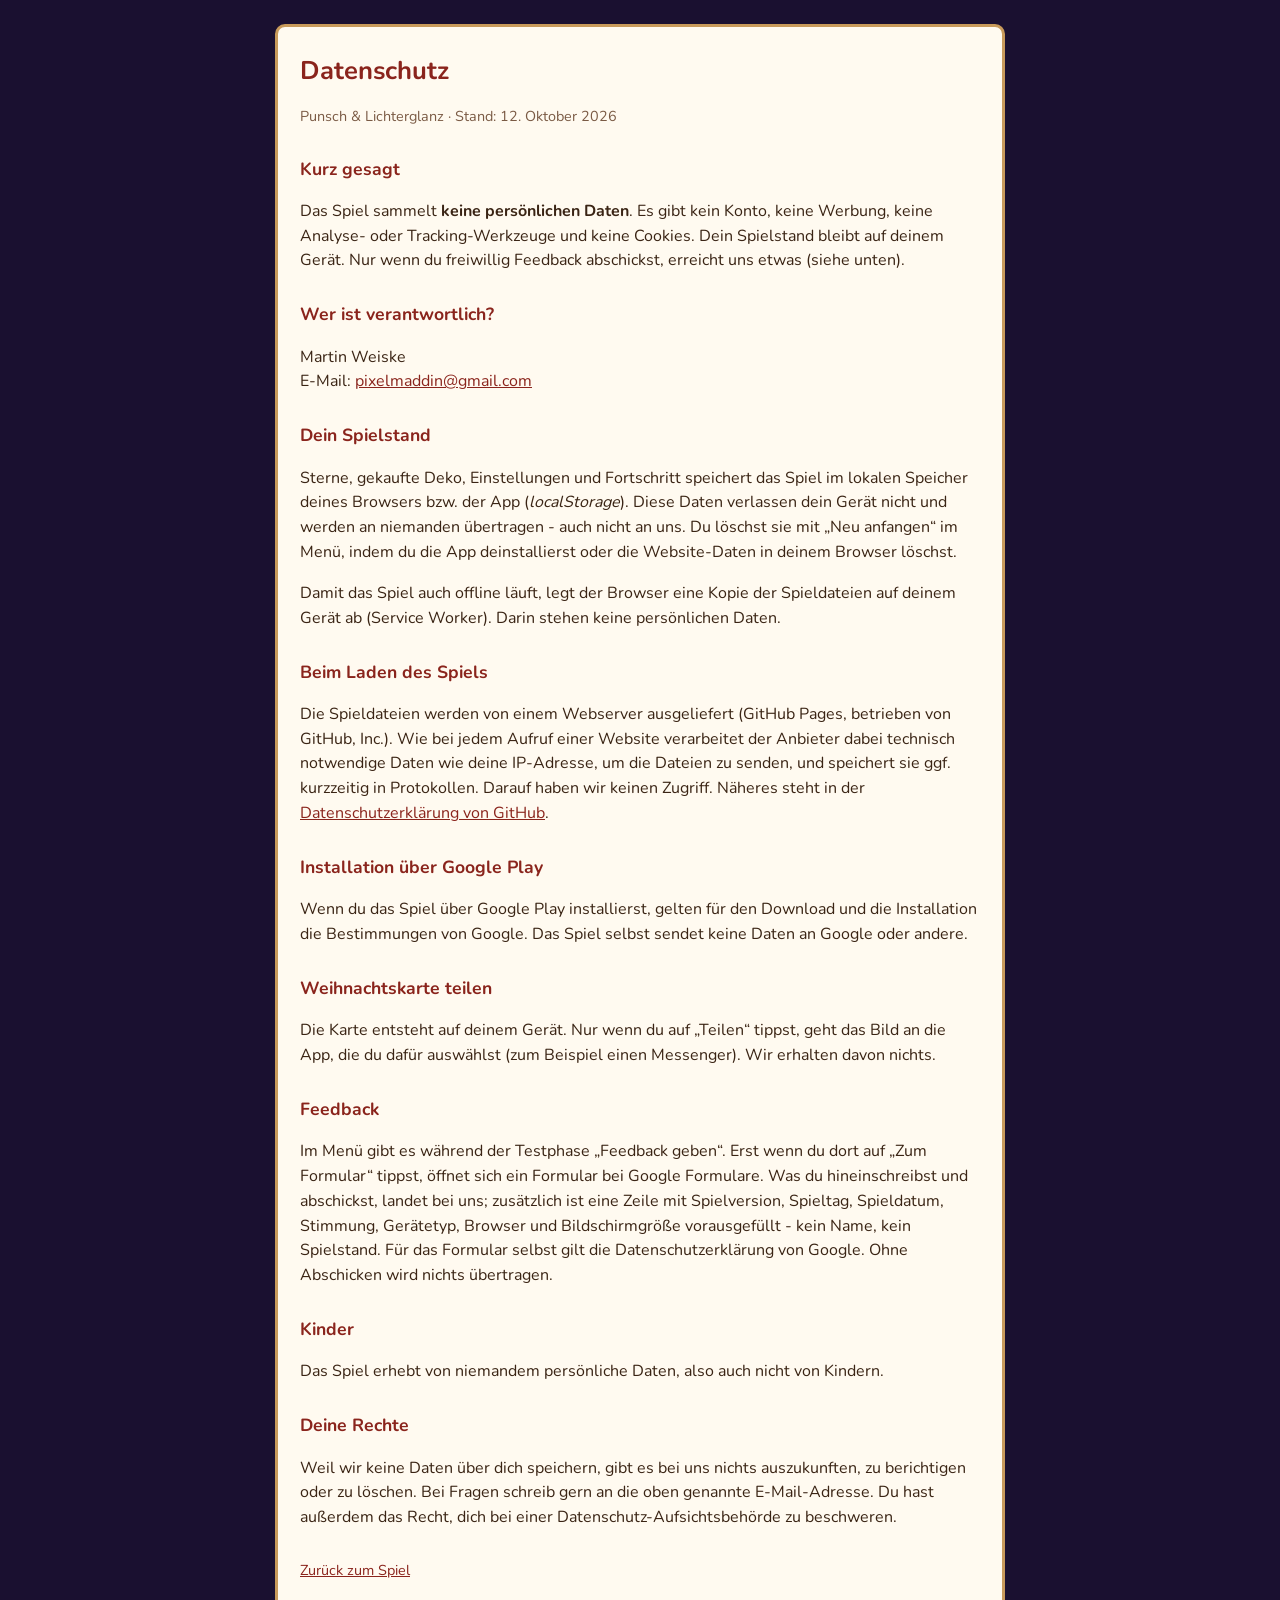
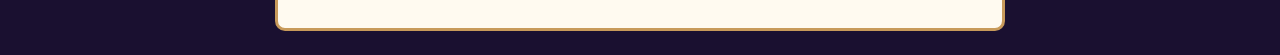
==== web/datenschutz.html @ 44e17b69 "Eigene Schriften: Nunito fuer Texte, Pixelify Sans fuer Titel (SIL OFL, im Spiel mitgeliefert) Co-Au" ====
<!DOCTYPE html>
<html lang="de">
<head>
  <meta charset="utf-8">
  <meta name="viewport" content="width=device-width, initial-scale=1">
  <title>Datenschutz - Punsch &amp; Lichterglanz</title>
  <style>
    @font-face { font-family: "Nunito"; src: url("fonts/Nunito.ttf") format("truetype"); font-weight: 200 1000; font-display: swap; }
    :root { --papier: #fffaf0; --tinte: #3a2414; --rot: #8a241c; --rand: #c89a5a; }
    body {
      margin: 0; background: #1a1030; color: var(--tinte);
      font: 16px/1.55 "Nunito", "Trebuchet MS", "Segoe UI", system-ui, sans-serif;
    }
    main {
      max-width: 680px; margin: 24px auto; padding: 24px 22px 32px;
      background: var(--papier); border: 3px solid var(--rand); border-radius: 10px;
    }
    h1 { color: var(--rot); font-size: 1.6em; margin: 0 0 4px; }
    h2 { color: var(--rot); font-size: 1.1em; margin: 1.6em 0 0.3em; }
    .klein { font-size: 0.9em; color: #7a5a44; }
    .luecke { background: #ffe89a; padding: 0 4px; border-radius: 3px; }
    a { color: var(--rot); }
    @media (max-width: 720px) { main { margin: 0; border-radius: 0; border-width: 0; } }
  </style>
</head>
<body>
<main>
  <h1>Datenschutz</h1>
  <p class="klein">Punsch &amp; Lichterglanz · Stand: 12. Oktober 2026</p>

  <h2>Kurz gesagt</h2>
  <p>Das Spiel sammelt <b>keine persönlichen Daten</b>. Es gibt kein Konto, keine
  Werbung, keine Analyse- oder Tracking-Werkzeuge und keine Cookies. Dein
  Spielstand bleibt auf deinem Gerät. Nur wenn du freiwillig Feedback
  abschickst, erreicht uns etwas (siehe unten).</p>

  <h2>Wer ist verantwortlich?</h2>
  <p>Martin Weiske<br>
  E-Mail: <a href="mailto:pixelmaddin@gmail.com">pixelmaddin@gmail.com</a></p>

  <h2>Dein Spielstand</h2>
  <p>Sterne, gekaufte Deko, Einstellungen und Fortschritt speichert das Spiel im
  lokalen Speicher deines Browsers bzw. der App (<i>localStorage</i>). Diese
  Daten verlassen dein Gerät nicht und werden an niemanden übertragen - auch
  nicht an uns. Du löschst sie mit „Neu anfangen“ im Menü, indem du die App
  deinstallierst oder die Website-Daten in deinem Browser löschst.</p>
  <p>Damit das Spiel auch offline läuft, legt der Browser eine Kopie der
  Spieldateien auf deinem Gerät ab (Service Worker). Darin stehen keine
  persönlichen Daten.</p>

  <h2>Beim Laden des Spiels</h2>
  <p>Die Spieldateien werden von einem Webserver ausgeliefert
  (GitHub Pages, betrieben von GitHub, Inc.). Wie bei
  jedem Aufruf einer Website verarbeitet der Anbieter dabei technisch
  notwendige Daten wie deine IP-Adresse, um die Dateien zu senden, und
  speichert sie ggf. kurzzeitig in Protokollen. Darauf haben wir keinen
  Zugriff. Näheres steht in der
  <a href="https://docs.github.com/de/site-policy/privacy-policies/github-general-privacy-statement">Datenschutzerklärung von GitHub</a>.</p>

  <h2>Installation über Google Play</h2>
  <p>Wenn du das Spiel über Google Play installierst, gelten für den Download
  und die Installation die Bestimmungen von Google. Das Spiel selbst sendet
  keine Daten an Google oder andere.</p>

  <h2>Weihnachtskarte teilen</h2>
  <p>Die Karte entsteht auf deinem Gerät. Nur wenn du auf „Teilen“ tippst,
  geht das Bild an die App, die du dafür auswählst (zum Beispiel einen
  Messenger). Wir erhalten davon nichts.</p>

  <h2>Feedback</h2>
  <p>Im Menü gibt es während der Testphase „Feedback geben“. Erst wenn du dort
  auf „Zum Formular“ tippst, öffnet sich ein Formular bei Google Formulare.
  Was du hineinschreibst und abschickst, landet bei uns; zusätzlich ist eine
  Zeile mit Spielversion, Spieltag, Spieldatum, Stimmung, Gerätetyp, Browser
  und Bildschirmgröße vorausgefüllt - kein Name, kein Spielstand. Für das
  Formular selbst gilt die Datenschutzerklärung von Google. Ohne Abschicken
  wird nichts übertragen.</p>

  <h2>Kinder</h2>
  <p>Das Spiel erhebt von niemandem persönliche Daten, also auch nicht von
  Kindern.</p>

  <h2>Deine Rechte</h2>
  <p>Weil wir keine Daten über dich speichern, gibt es bei uns nichts
  auszukunften, zu berichtigen oder zu löschen. Bei Fragen schreib gern an die
  oben genannte E-Mail-Adresse. Du hast außerdem das Recht, dich bei einer
  Datenschutz-Aufsichtsbehörde zu beschweren.</p>

  <p class="klein" style="margin-top:2em"><a href="./">Zurück zum Spiel</a></p>
</main>
</body>
</html>
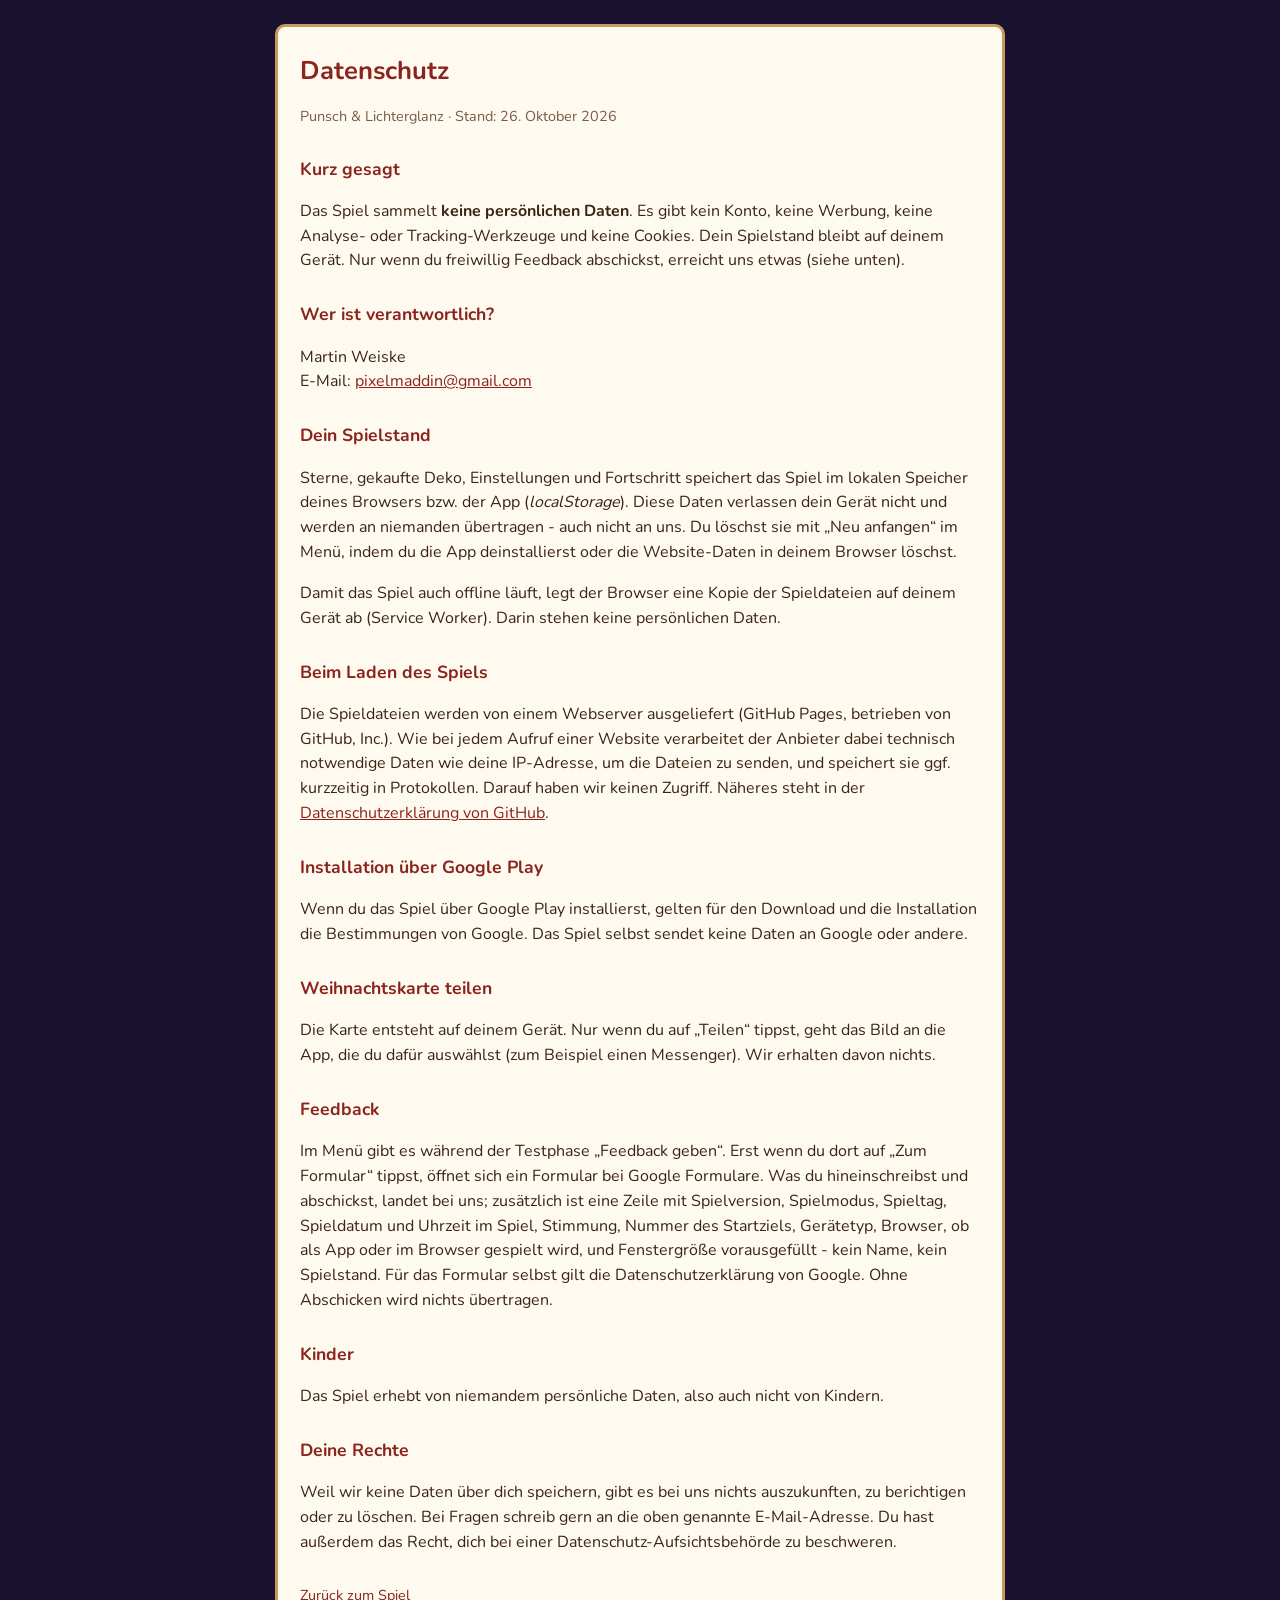
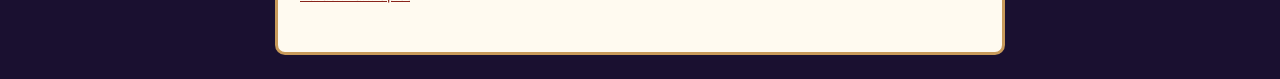
==== commit 022a4400: "Testbericht umgesetzt: Texte, weniger Blasen auf einmal, klare Multiplikatoren, kurze Besuche, Aufsi" ====
--- a/web/datenschutz.html
+++ b/web/datenschutz.html
@@ -26,7 +26,7 @@
 <body>
 <main>
   <h1>Datenschutz</h1>
-  <p class="klein">Punsch &amp; Lichterglanz · Stand: 12. Oktober 2026</p>
+  <p class="klein">Punsch &amp; Lichterglanz · Stand: 26. Oktober 2026</p>
 
   <h2>Kurz gesagt</h2>
   <p>Das Spiel sammelt <b>keine persönlichen Daten</b>. Es gibt kein Konto, keine
@@ -71,8 +71,9 @@
   <p>Im Menü gibt es während der Testphase „Feedback geben“. Erst wenn du dort
   auf „Zum Formular“ tippst, öffnet sich ein Formular bei Google Formulare.
   Was du hineinschreibst und abschickst, landet bei uns; zusätzlich ist eine
-  Zeile mit Spielversion, Spieltag, Spieldatum, Stimmung, Gerätetyp, Browser
-  und Bildschirmgröße vorausgefüllt - kein Name, kein Spielstand. Für das
+  Zeile mit Spielversion, Spielmodus, Spieltag, Spieldatum und Uhrzeit im
+  Spiel, Stimmung, Nummer des Startziels, Gerätetyp, Browser, ob als App oder im Browser
+  gespielt wird, und Fenstergröße vorausgefüllt - kein Name, kein Spielstand. Für das
   Formular selbst gilt die Datenschutzerklärung von Google. Ohne Abschicken
   wird nichts übertragen.</p>
 
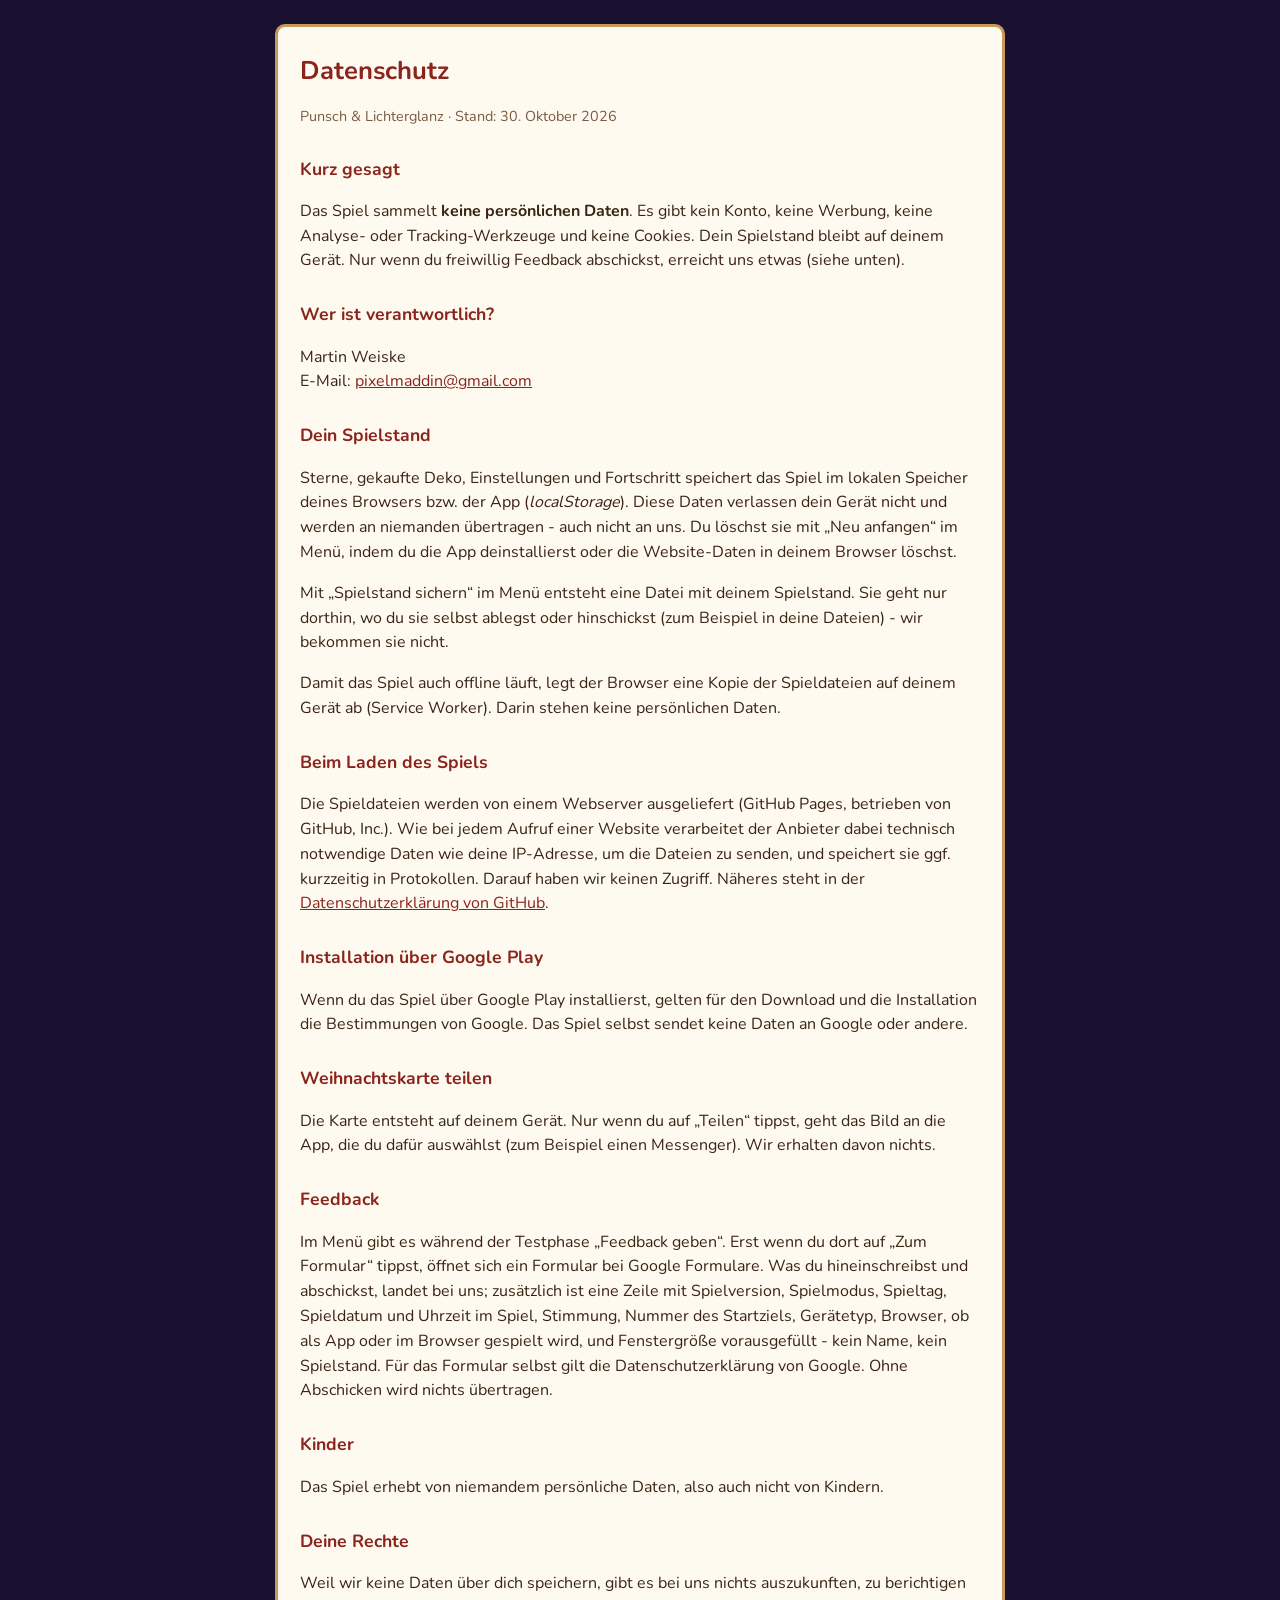
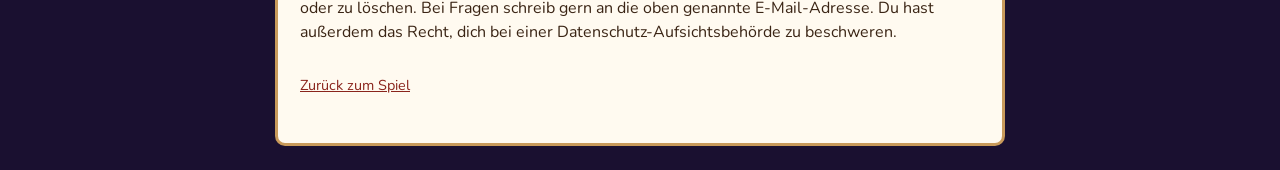
==== commit bf66d8f4: "Umsetzung Testbericht: Kiste nur einmal, weniger doppelte Meldungen, Nächstes mit Deko, Markt bis 6." ====
--- a/web/datenschutz.html
+++ b/web/datenschutz.html
@@ -26,7 +26,7 @@
 <body>
 <main>
   <h1>Datenschutz</h1>
-  <p class="klein">Punsch &amp; Lichterglanz · Stand: 26. Oktober 2026</p>
+  <p class="klein">Punsch &amp; Lichterglanz · Stand: 30. Oktober 2026</p>
 
   <h2>Kurz gesagt</h2>
   <p>Das Spiel sammelt <b>keine persönlichen Daten</b>. Es gibt kein Konto, keine
@@ -44,6 +44,9 @@
   Daten verlassen dein Gerät nicht und werden an niemanden übertragen - auch
   nicht an uns. Du löschst sie mit „Neu anfangen“ im Menü, indem du die App
   deinstallierst oder die Website-Daten in deinem Browser löschst.</p>
+  <p>Mit „Spielstand sichern“ im Menü entsteht eine Datei mit deinem Spielstand. Sie geht
+  nur dorthin, wo du sie selbst ablegst oder hinschickst (zum Beispiel in deine Dateien) -
+  wir bekommen sie nicht.</p>
   <p>Damit das Spiel auch offline läuft, legt der Browser eine Kopie der
   Spieldateien auf deinem Gerät ab (Service Worker). Darin stehen keine
   persönlichen Daten.</p>
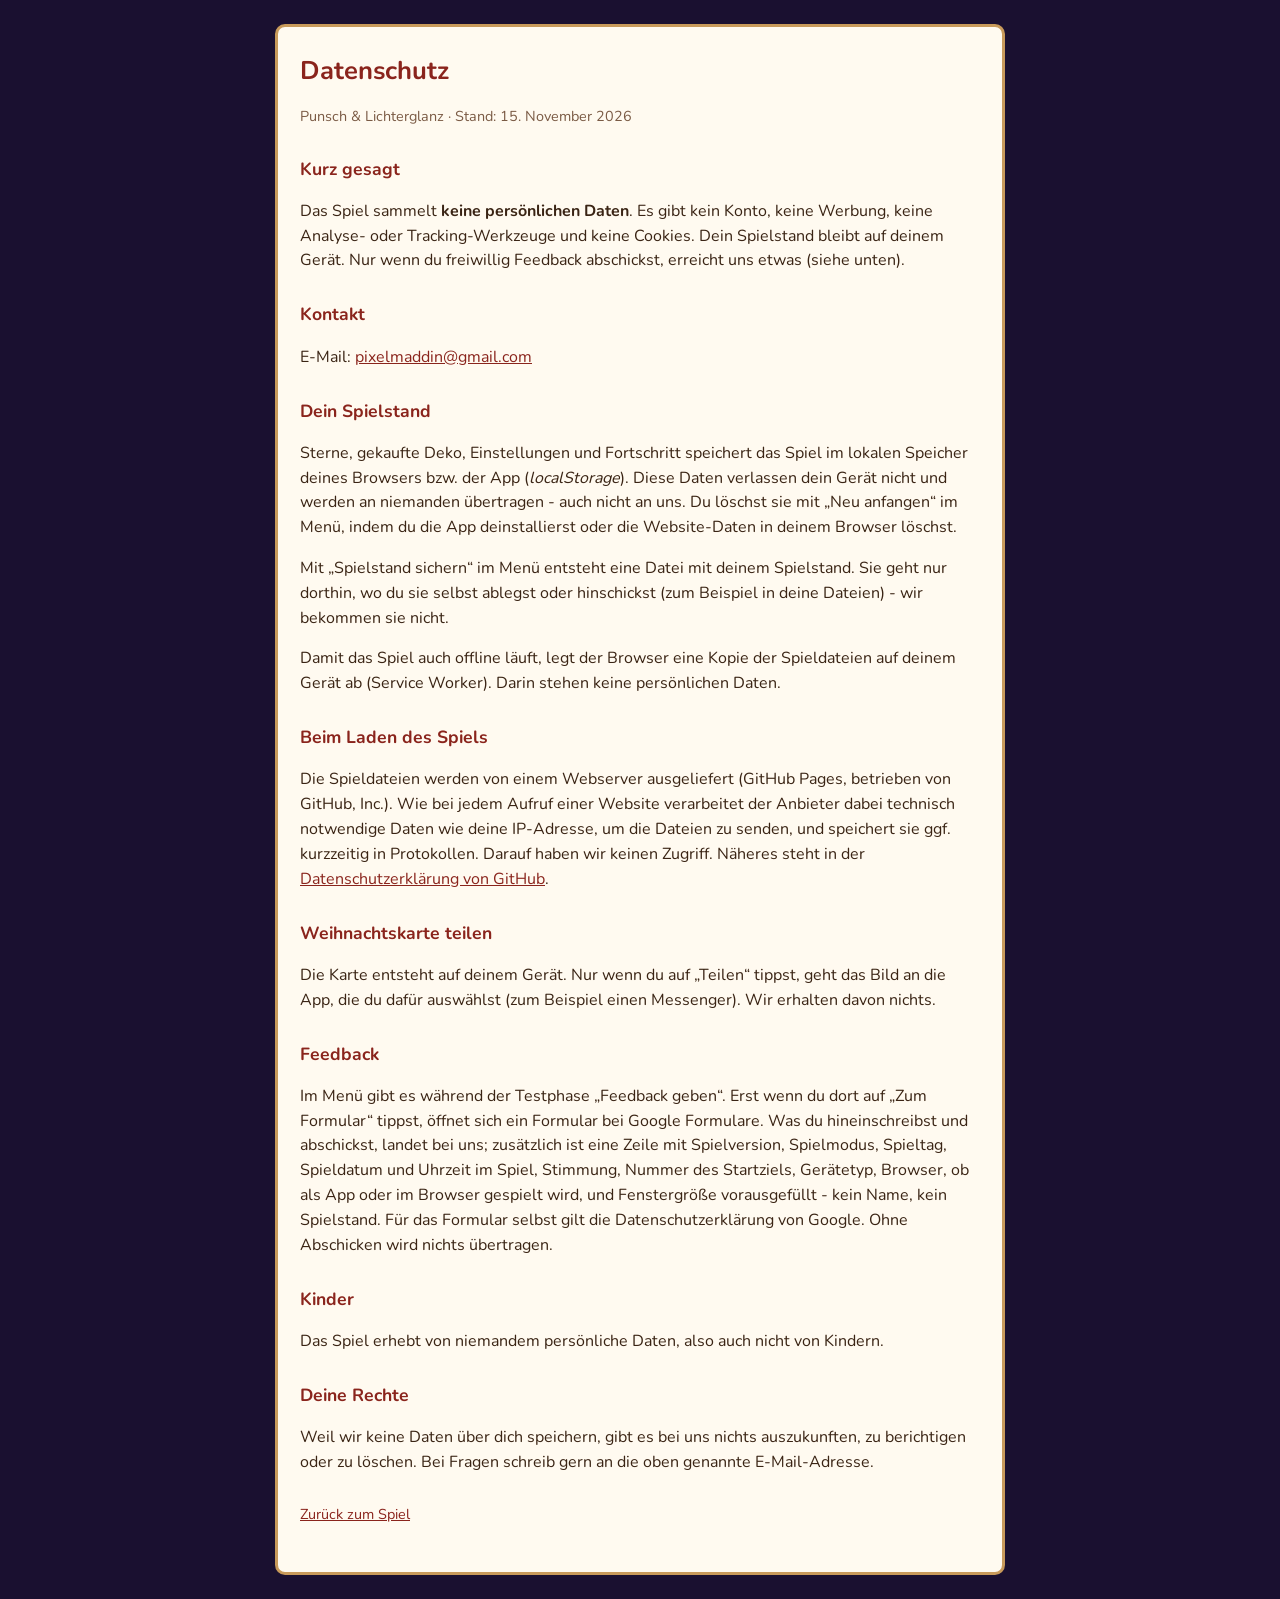
==== commit c1828f76: "Winterpause ohne Bitten und Briefe, Datenschutz gekürzt Nach dem 6.1. kommen keine Bitten der Stammg" ====
--- a/web/datenschutz.html
+++ b/web/datenschutz.html
@@ -26,7 +26,7 @@
 <body>
 <main>
   <h1>Datenschutz</h1>
-  <p class="klein">Punsch &amp; Lichterglanz · Stand: 30. Oktober 2026</p>
+  <p class="klein">Punsch &amp; Lichterglanz · Stand: 15. November 2026</p>
 
   <h2>Kurz gesagt</h2>
   <p>Das Spiel sammelt <b>keine persönlichen Daten</b>. Es gibt kein Konto, keine
@@ -34,9 +34,8 @@
   Spielstand bleibt auf deinem Gerät. Nur wenn du freiwillig Feedback
   abschickst, erreicht uns etwas (siehe unten).</p>
 
-  <h2>Wer ist verantwortlich?</h2>
-  <p>Martin Weiske<br>
-  E-Mail: <a href="mailto:pixelmaddin@gmail.com">pixelmaddin@gmail.com</a></p>
+  <h2>Kontakt</h2>
+  <p>E-Mail: <a href="mailto:pixelmaddin@gmail.com">pixelmaddin@gmail.com</a></p>
 
   <h2>Dein Spielstand</h2>
   <p>Sterne, gekaufte Deko, Einstellungen und Fortschritt speichert das Spiel im
@@ -60,11 +59,6 @@
   Zugriff. Näheres steht in der
   <a href="https://docs.github.com/de/site-policy/privacy-policies/github-general-privacy-statement">Datenschutzerklärung von GitHub</a>.</p>
 
-  <h2>Installation über Google Play</h2>
-  <p>Wenn du das Spiel über Google Play installierst, gelten für den Download
-  und die Installation die Bestimmungen von Google. Das Spiel selbst sendet
-  keine Daten an Google oder andere.</p>
-
   <h2>Weihnachtskarte teilen</h2>
   <p>Die Karte entsteht auf deinem Gerät. Nur wenn du auf „Teilen“ tippst,
   geht das Bild an die App, die du dafür auswählst (zum Beispiel einen
@@ -87,8 +81,7 @@
   <h2>Deine Rechte</h2>
   <p>Weil wir keine Daten über dich speichern, gibt es bei uns nichts
   auszukunften, zu berichtigen oder zu löschen. Bei Fragen schreib gern an die
-  oben genannte E-Mail-Adresse. Du hast außerdem das Recht, dich bei einer
-  Datenschutz-Aufsichtsbehörde zu beschweren.</p>
+  oben genannte E-Mail-Adresse.</p>
 
   <p class="klein" style="margin-top:2em"><a href="./">Zurück zum Spiel</a></p>
 </main>
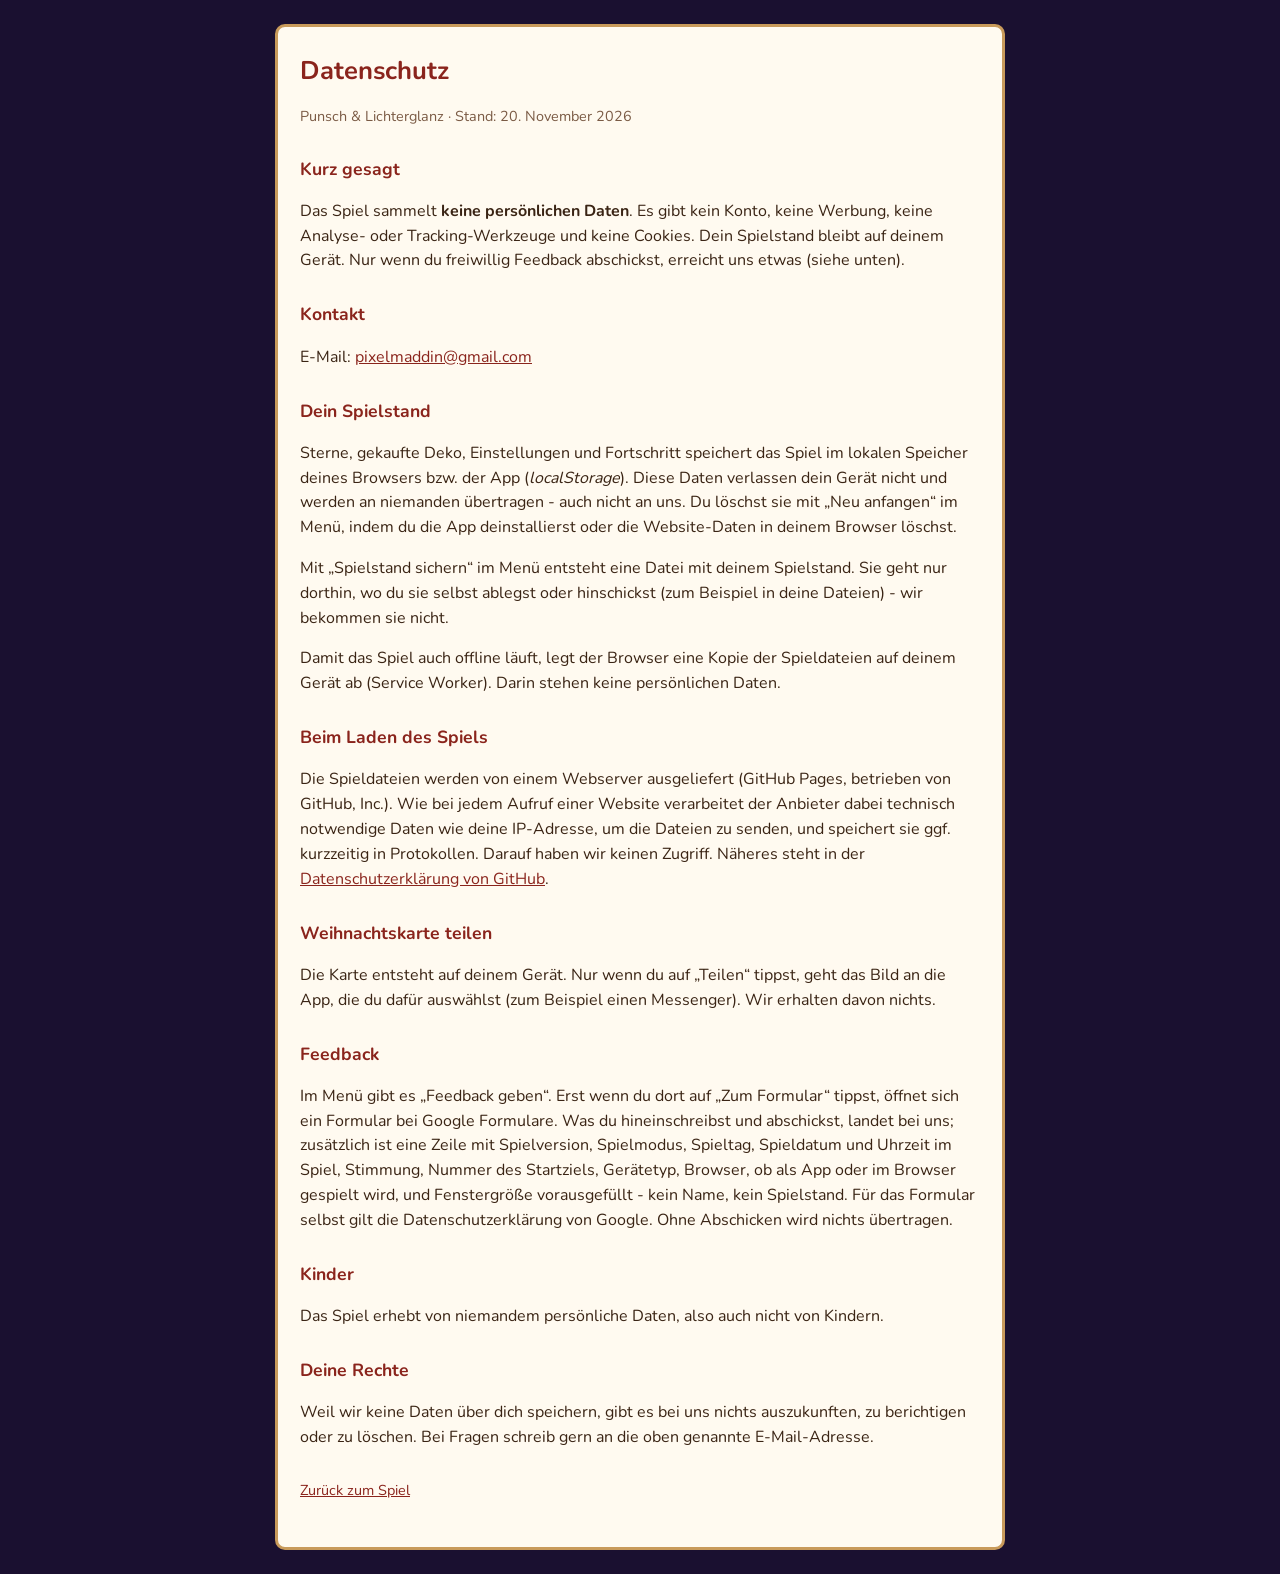
==== commit c9d02ed3: "Testphase raus, Kontakt für Rechte-Fragen in den Credits Co-Authored-By: Claude Opus 5.5 <noreply@an" ====
--- a/web/datenschutz.html
+++ b/web/datenschutz.html
@@ -26,7 +26,7 @@
 <body>
 <main>
   <h1>Datenschutz</h1>
-  <p class="klein">Punsch &amp; Lichterglanz · Stand: 15. November 2026</p>
+  <p class="klein">Punsch &amp; Lichterglanz · Stand: 20. November 2026</p>
 
   <h2>Kurz gesagt</h2>
   <p>Das Spiel sammelt <b>keine persönlichen Daten</b>. Es gibt kein Konto, keine
@@ -65,7 +65,7 @@
   Messenger). Wir erhalten davon nichts.</p>
 
   <h2>Feedback</h2>
-  <p>Im Menü gibt es während der Testphase „Feedback geben“. Erst wenn du dort
+  <p>Im Menü gibt es „Feedback geben“. Erst wenn du dort
   auf „Zum Formular“ tippst, öffnet sich ein Formular bei Google Formulare.
   Was du hineinschreibst und abschickst, landet bei uns; zusätzlich ist eine
   Zeile mit Spielversion, Spielmodus, Spieltag, Spieldatum und Uhrzeit im
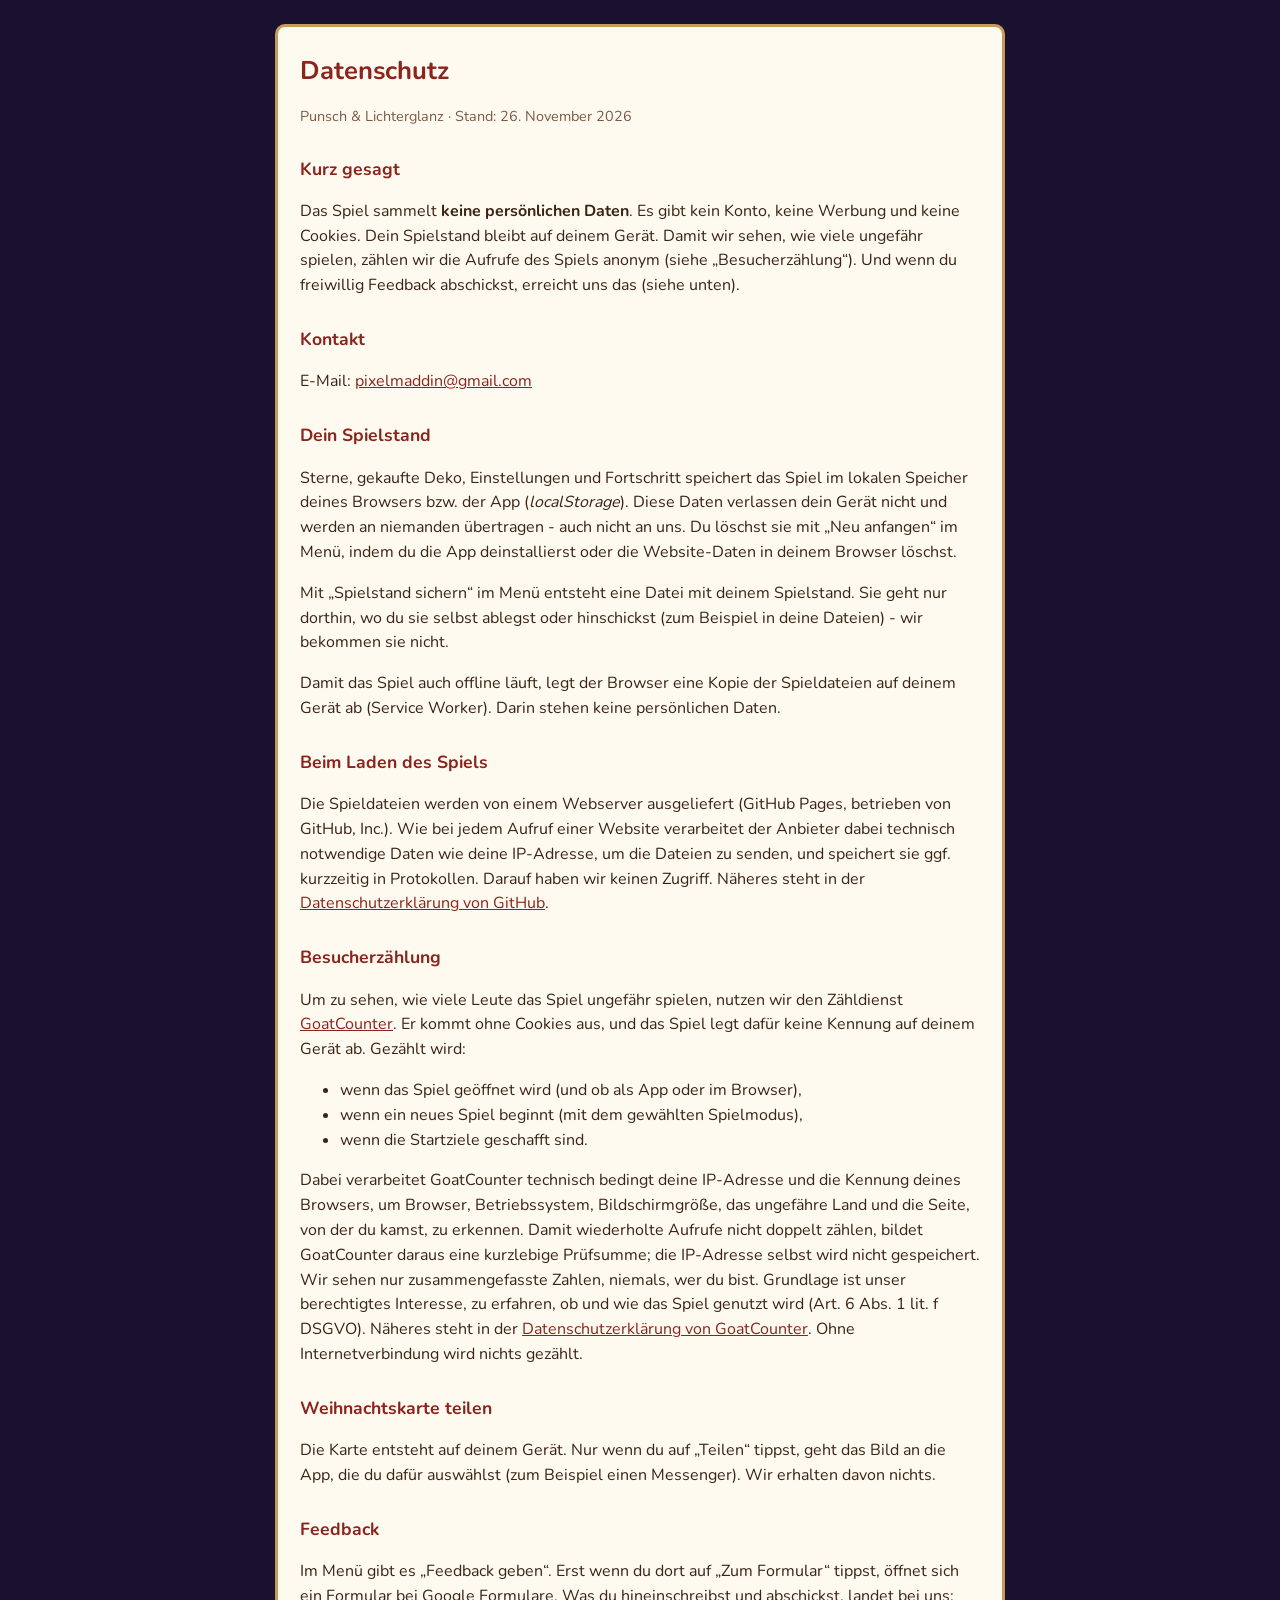
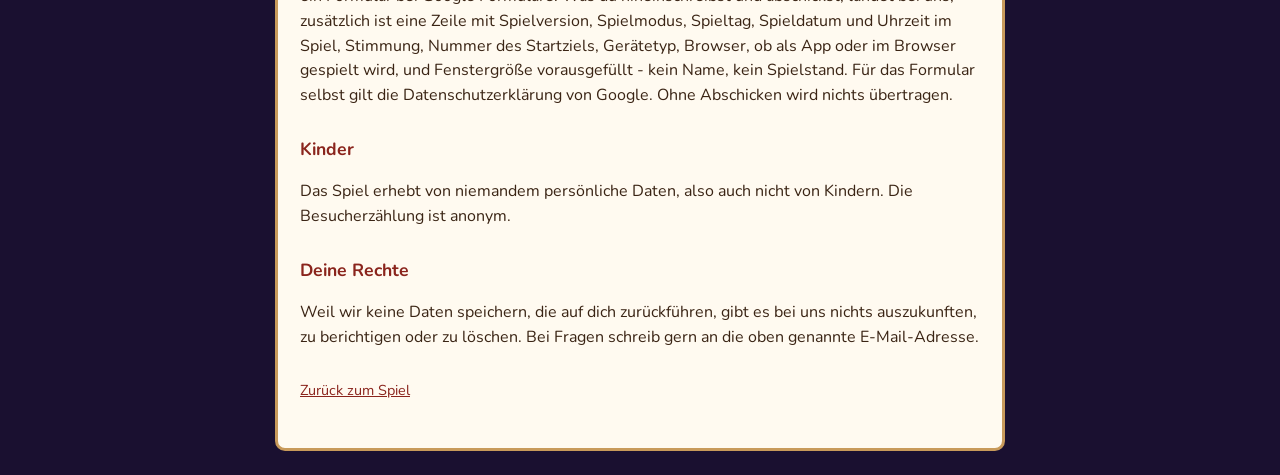
==== commit 4709d4f9: "Besucherzählung (GoatCounter), Datenschutz ergänzt, Credits mit Pixelmaddin und Instagram Co-Authore" ====
--- a/web/datenschutz.html
+++ b/web/datenschutz.html
@@ -26,13 +26,14 @@
 <body>
 <main>
   <h1>Datenschutz</h1>
-  <p class="klein">Punsch &amp; Lichterglanz · Stand: 20. November 2026</p>
+  <p class="klein">Punsch &amp; Lichterglanz · Stand: 26. November 2026</p>
 
   <h2>Kurz gesagt</h2>
   <p>Das Spiel sammelt <b>keine persönlichen Daten</b>. Es gibt kein Konto, keine
-  Werbung, keine Analyse- oder Tracking-Werkzeuge und keine Cookies. Dein
-  Spielstand bleibt auf deinem Gerät. Nur wenn du freiwillig Feedback
-  abschickst, erreicht uns etwas (siehe unten).</p>
+  Werbung und keine Cookies. Dein Spielstand bleibt auf deinem Gerät. Damit wir
+  sehen, wie viele ungefähr spielen, zählen wir die Aufrufe des Spiels anonym
+  (siehe „Besucherzählung“). Und wenn du freiwillig Feedback abschickst,
+  erreicht uns das (siehe unten).</p>
 
   <h2>Kontakt</h2>
   <p>E-Mail: <a href="mailto:pixelmaddin@gmail.com">pixelmaddin@gmail.com</a></p>
@@ -59,6 +60,27 @@
   Zugriff. Näheres steht in der
   <a href="https://docs.github.com/de/site-policy/privacy-policies/github-general-privacy-statement">Datenschutzerklärung von GitHub</a>.</p>
 
+  <h2>Besucherzählung</h2>
+  <p>Um zu sehen, wie viele Leute das Spiel ungefähr spielen, nutzen wir den
+  Zähldienst <a href="https://www.goatcounter.com">GoatCounter</a>. Er kommt ohne
+  Cookies aus, und das Spiel legt dafür keine Kennung auf deinem Gerät ab.
+  Gezählt wird:</p>
+  <ul>
+    <li>wenn das Spiel geöffnet wird (und ob als App oder im Browser),</li>
+    <li>wenn ein neues Spiel beginnt (mit dem gewählten Spielmodus),</li>
+    <li>wenn die Startziele geschafft sind.</li>
+  </ul>
+  <p>Dabei verarbeitet GoatCounter technisch bedingt deine IP-Adresse und die
+  Kennung deines Browsers, um Browser, Betriebssystem, Bildschirmgröße, das
+  ungefähre Land und die Seite, von der du kamst, zu erkennen. Damit
+  wiederholte Aufrufe nicht doppelt zählen, bildet GoatCounter daraus eine
+  kurzlebige Prüfsumme; die IP-Adresse selbst wird nicht gespeichert. Wir
+  sehen nur zusammengefasste Zahlen, niemals, wer du bist. Grundlage ist unser
+  berechtigtes Interesse, zu erfahren, ob und wie das Spiel genutzt wird
+  (Art. 6 Abs. 1 lit. f DSGVO). Näheres steht in der
+  <a href="https://www.goatcounter.com/help/privacy">Datenschutzerklärung von GoatCounter</a>.
+  Ohne Internetverbindung wird nichts gezählt.</p>
+
   <h2>Weihnachtskarte teilen</h2>
   <p>Die Karte entsteht auf deinem Gerät. Nur wenn du auf „Teilen“ tippst,
   geht das Bild an die App, die du dafür auswählst (zum Beispiel einen
@@ -76,10 +98,10 @@
 
   <h2>Kinder</h2>
   <p>Das Spiel erhebt von niemandem persönliche Daten, also auch nicht von
-  Kindern.</p>
+  Kindern. Die Besucherzählung ist anonym.</p>
 
   <h2>Deine Rechte</h2>
-  <p>Weil wir keine Daten über dich speichern, gibt es bei uns nichts
+  <p>Weil wir keine Daten speichern, die auf dich zurückführen, gibt es bei uns nichts
   auszukunften, zu berichtigen oder zu löschen. Bei Fragen schreib gern an die
   oben genannte E-Mail-Adresse.</p>
 
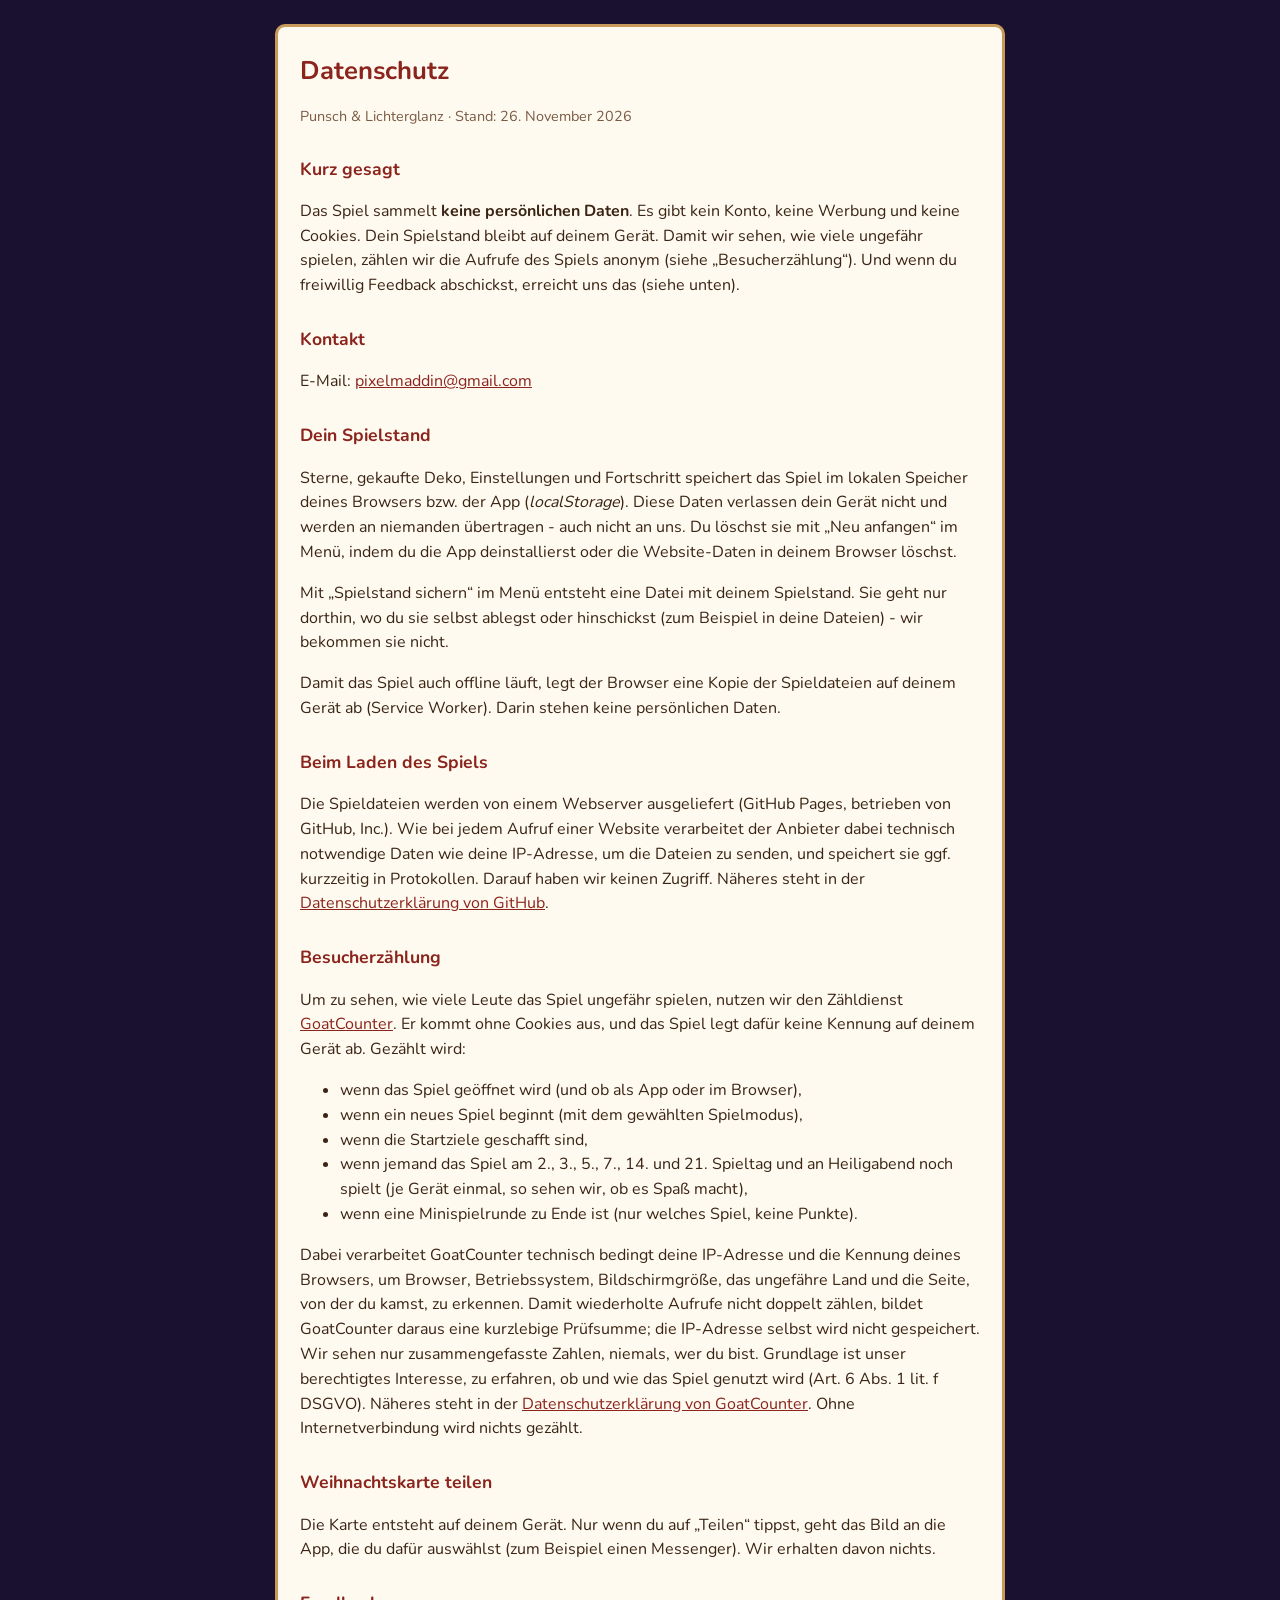
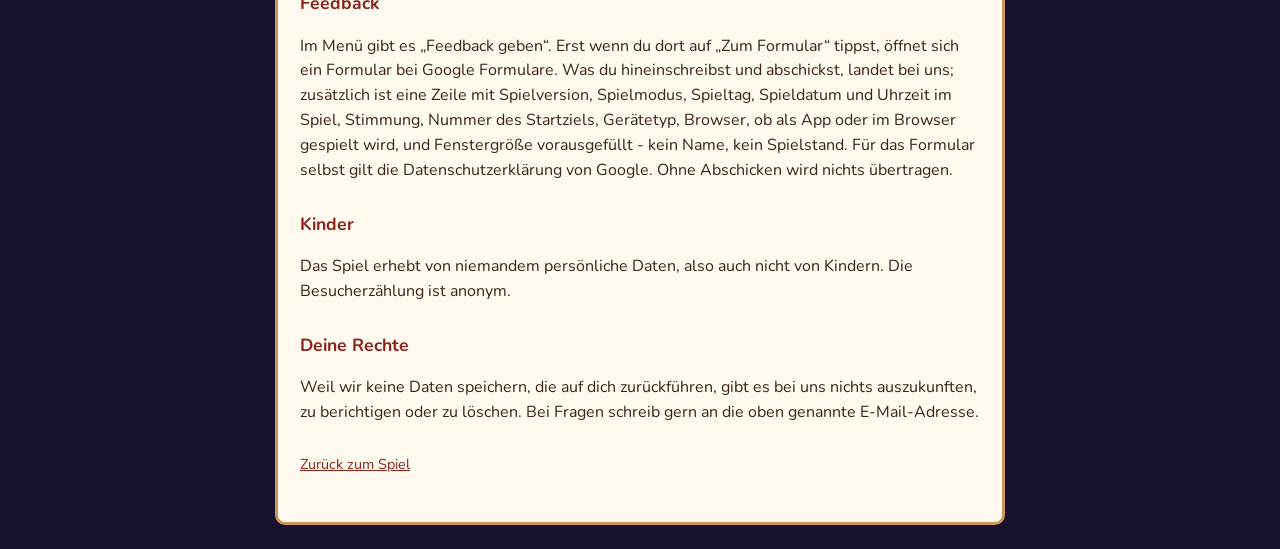
==== commit bc796966: "Zählung: Dranbleiben (Spieltag-Meilensteine, Heiligabend) und Minispielrunden Co-Authored-By: Claude" ====
--- a/web/datenschutz.html
+++ b/web/datenschutz.html
@@ -68,7 +68,10 @@
   <ul>
     <li>wenn das Spiel geöffnet wird (und ob als App oder im Browser),</li>
     <li>wenn ein neues Spiel beginnt (mit dem gewählten Spielmodus),</li>
-    <li>wenn die Startziele geschafft sind.</li>
+    <li>wenn die Startziele geschafft sind,</li>
+    <li>wenn jemand das Spiel am 2., 3., 5., 7., 14. und 21. Spieltag und an
+    Heiligabend noch spielt (je Gerät einmal, so sehen wir, ob es Spaß macht),</li>
+    <li>wenn eine Minispielrunde zu Ende ist (nur welches Spiel, keine Punkte).</li>
   </ul>
   <p>Dabei verarbeitet GoatCounter technisch bedingt deine IP-Adresse und die
   Kennung deines Browsers, um Browser, Betriebssystem, Bildschirmgröße, das
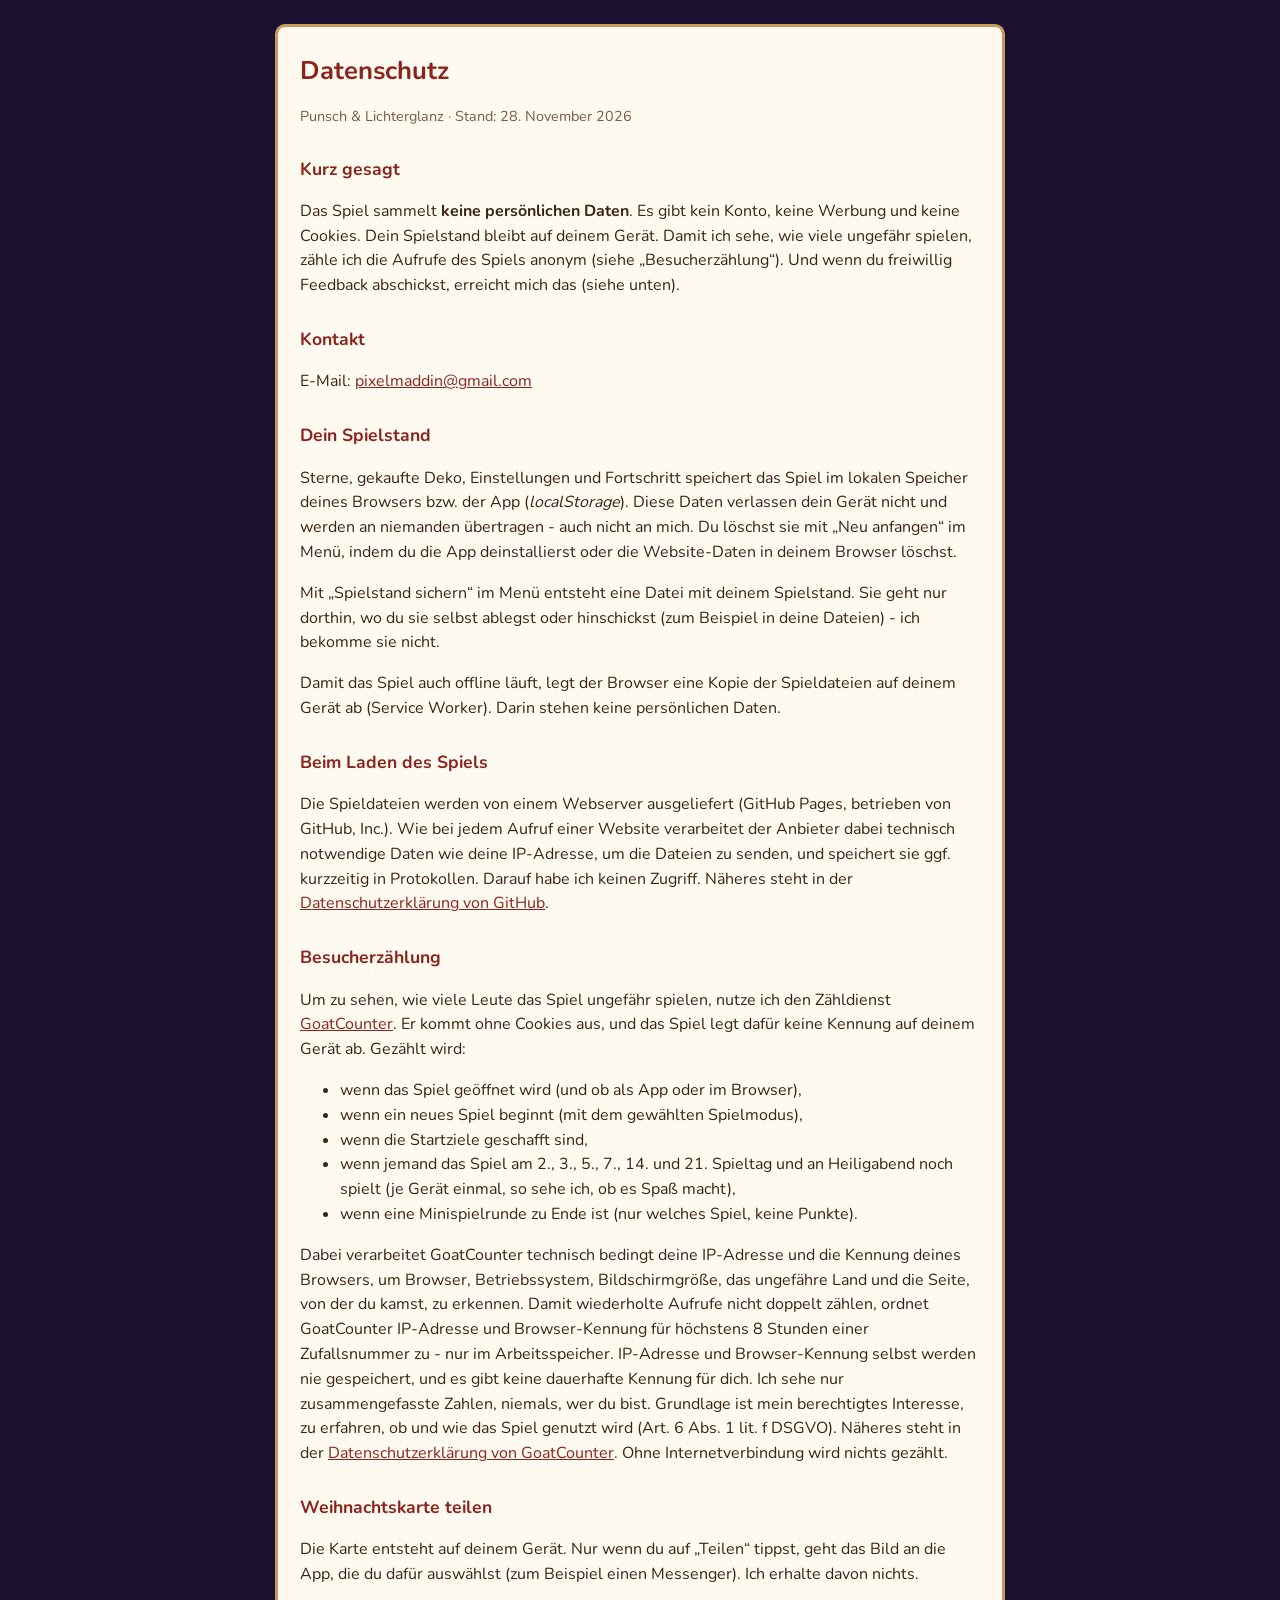
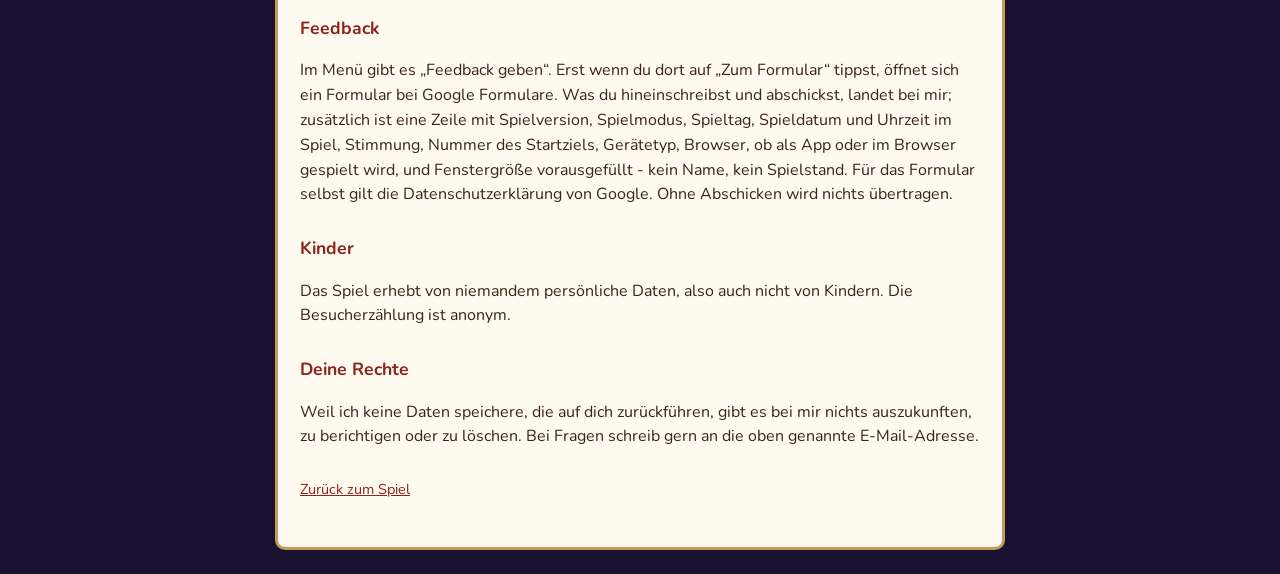
==== commit cc0971d6: "Datenschutz in Ich-Form, GoatCounter genau beschrieben Co-Authored-By: Claude Opus 5.5 <noreply@anth" ====
--- a/web/datenschutz.html
+++ b/web/datenschutz.html
@@ -26,14 +26,14 @@
 <body>
 <main>
   <h1>Datenschutz</h1>
-  <p class="klein">Punsch &amp; Lichterglanz · Stand: 26. November 2026</p>
+  <p class="klein">Punsch &amp; Lichterglanz · Stand: 28. November 2026</p>
 
   <h2>Kurz gesagt</h2>
   <p>Das Spiel sammelt <b>keine persönlichen Daten</b>. Es gibt kein Konto, keine
-  Werbung und keine Cookies. Dein Spielstand bleibt auf deinem Gerät. Damit wir
-  sehen, wie viele ungefähr spielen, zählen wir die Aufrufe des Spiels anonym
+  Werbung und keine Cookies. Dein Spielstand bleibt auf deinem Gerät. Damit ich
+  sehe, wie viele ungefähr spielen, zähle ich die Aufrufe des Spiels anonym
   (siehe „Besucherzählung“). Und wenn du freiwillig Feedback abschickst,
-  erreicht uns das (siehe unten).</p>
+  erreicht mich das (siehe unten).</p>
 
   <h2>Kontakt</h2>
   <p>E-Mail: <a href="mailto:pixelmaddin@gmail.com">pixelmaddin@gmail.com</a></p>
@@ -42,11 +42,11 @@
   <p>Sterne, gekaufte Deko, Einstellungen und Fortschritt speichert das Spiel im
   lokalen Speicher deines Browsers bzw. der App (<i>localStorage</i>). Diese
   Daten verlassen dein Gerät nicht und werden an niemanden übertragen - auch
-  nicht an uns. Du löschst sie mit „Neu anfangen“ im Menü, indem du die App
+  nicht an mich. Du löschst sie mit „Neu anfangen“ im Menü, indem du die App
   deinstallierst oder die Website-Daten in deinem Browser löschst.</p>
   <p>Mit „Spielstand sichern“ im Menü entsteht eine Datei mit deinem Spielstand. Sie geht
   nur dorthin, wo du sie selbst ablegst oder hinschickst (zum Beispiel in deine Dateien) -
-  wir bekommen sie nicht.</p>
+  ich bekomme sie nicht.</p>
   <p>Damit das Spiel auch offline läuft, legt der Browser eine Kopie der
   Spieldateien auf deinem Gerät ab (Service Worker). Darin stehen keine
   persönlichen Daten.</p>
@@ -56,12 +56,12 @@
   (GitHub Pages, betrieben von GitHub, Inc.). Wie bei
   jedem Aufruf einer Website verarbeitet der Anbieter dabei technisch
   notwendige Daten wie deine IP-Adresse, um die Dateien zu senden, und
-  speichert sie ggf. kurzzeitig in Protokollen. Darauf haben wir keinen
+  speichert sie ggf. kurzzeitig in Protokollen. Darauf habe ich keinen
   Zugriff. Näheres steht in der
   <a href="https://docs.github.com/de/site-policy/privacy-policies/github-general-privacy-statement">Datenschutzerklärung von GitHub</a>.</p>
 
   <h2>Besucherzählung</h2>
-  <p>Um zu sehen, wie viele Leute das Spiel ungefähr spielen, nutzen wir den
+  <p>Um zu sehen, wie viele Leute das Spiel ungefähr spielen, nutze ich den
   Zähldienst <a href="https://www.goatcounter.com">GoatCounter</a>. Er kommt ohne
   Cookies aus, und das Spiel legt dafür keine Kennung auf deinem Gerät ab.
   Gezählt wird:</p>
@@ -70,15 +70,17 @@
     <li>wenn ein neues Spiel beginnt (mit dem gewählten Spielmodus),</li>
     <li>wenn die Startziele geschafft sind,</li>
     <li>wenn jemand das Spiel am 2., 3., 5., 7., 14. und 21. Spieltag und an
-    Heiligabend noch spielt (je Gerät einmal, so sehen wir, ob es Spaß macht),</li>
+    Heiligabend noch spielt (je Gerät einmal, so sehe ich, ob es Spaß macht),</li>
     <li>wenn eine Minispielrunde zu Ende ist (nur welches Spiel, keine Punkte).</li>
   </ul>
   <p>Dabei verarbeitet GoatCounter technisch bedingt deine IP-Adresse und die
   Kennung deines Browsers, um Browser, Betriebssystem, Bildschirmgröße, das
   ungefähre Land und die Seite, von der du kamst, zu erkennen. Damit
-  wiederholte Aufrufe nicht doppelt zählen, bildet GoatCounter daraus eine
-  kurzlebige Prüfsumme; die IP-Adresse selbst wird nicht gespeichert. Wir
-  sehen nur zusammengefasste Zahlen, niemals, wer du bist. Grundlage ist unser
+  wiederholte Aufrufe nicht doppelt zählen, ordnet GoatCounter IP-Adresse und
+  Browser-Kennung für höchstens 8 Stunden einer Zufallsnummer zu - nur im
+  Arbeitsspeicher. IP-Adresse und Browser-Kennung selbst werden nie gespeichert,
+  und es gibt keine dauerhafte Kennung für dich. Ich sehe nur zusammengefasste
+  Zahlen, niemals, wer du bist. Grundlage ist mein
   berechtigtes Interesse, zu erfahren, ob und wie das Spiel genutzt wird
   (Art. 6 Abs. 1 lit. f DSGVO). Näheres steht in der
   <a href="https://www.goatcounter.com/help/privacy">Datenschutzerklärung von GoatCounter</a>.
@@ -87,12 +89,12 @@
   <h2>Weihnachtskarte teilen</h2>
   <p>Die Karte entsteht auf deinem Gerät. Nur wenn du auf „Teilen“ tippst,
   geht das Bild an die App, die du dafür auswählst (zum Beispiel einen
-  Messenger). Wir erhalten davon nichts.</p>
+  Messenger). Ich erhalte davon nichts.</p>
 
   <h2>Feedback</h2>
   <p>Im Menü gibt es „Feedback geben“. Erst wenn du dort
   auf „Zum Formular“ tippst, öffnet sich ein Formular bei Google Formulare.
-  Was du hineinschreibst und abschickst, landet bei uns; zusätzlich ist eine
+  Was du hineinschreibst und abschickst, landet bei mir; zusätzlich ist eine
   Zeile mit Spielversion, Spielmodus, Spieltag, Spieldatum und Uhrzeit im
   Spiel, Stimmung, Nummer des Startziels, Gerätetyp, Browser, ob als App oder im Browser
   gespielt wird, und Fenstergröße vorausgefüllt - kein Name, kein Spielstand. Für das
@@ -104,7 +106,7 @@
   Kindern. Die Besucherzählung ist anonym.</p>
 
   <h2>Deine Rechte</h2>
-  <p>Weil wir keine Daten speichern, die auf dich zurückführen, gibt es bei uns nichts
+  <p>Weil ich keine Daten speichere, die auf dich zurückführen, gibt es bei mir nichts
   auszukunften, zu berichtigen oder zu löschen. Bei Fragen schreib gern an die
   oben genannte E-Mail-Adresse.</p>
 
